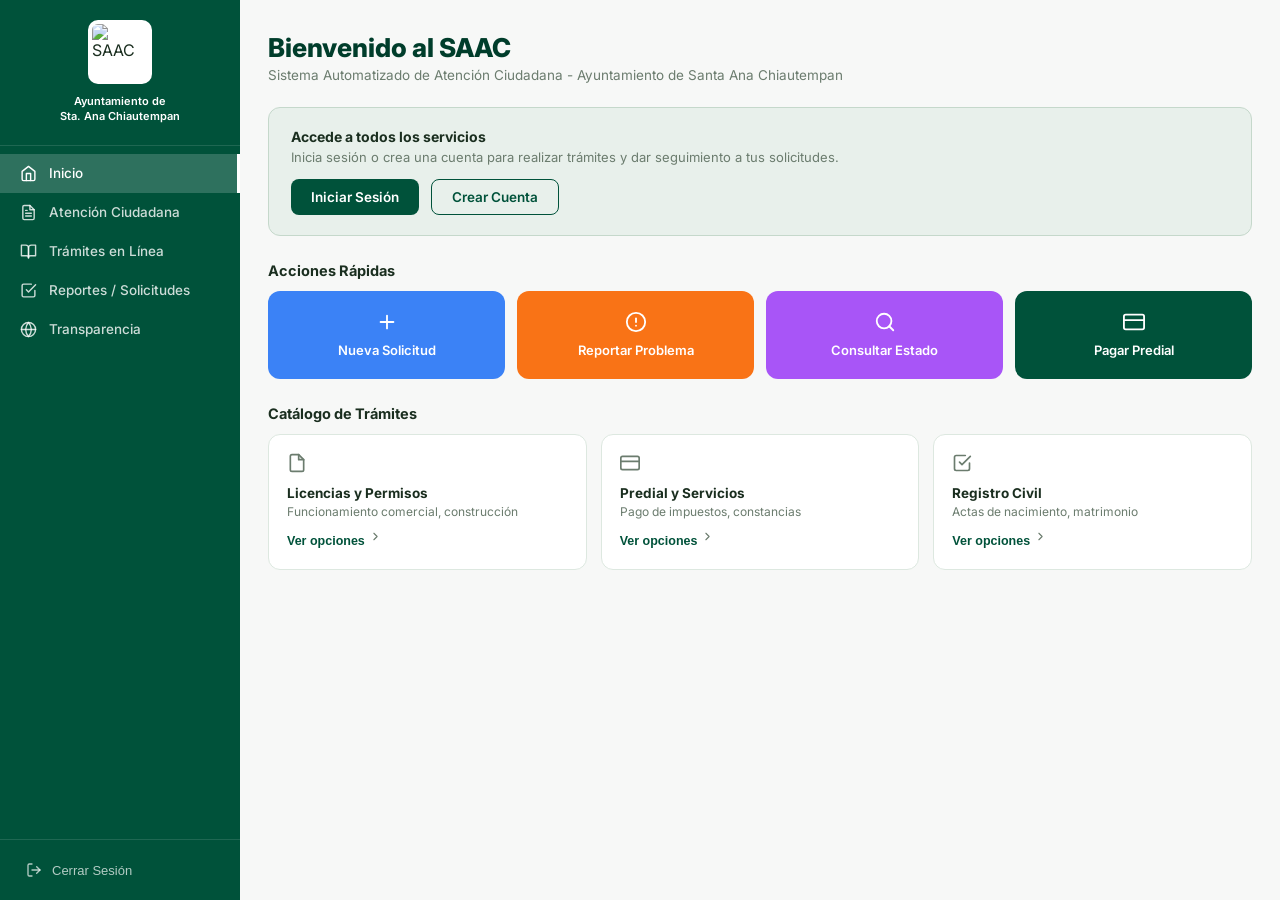
==== index.html @ dcd008fc "Rename sacc.html to index.html" ====
<!DOCTYPE html>
<html lang="es">
<head>
  <meta charset="UTF-8" />
  <meta name="viewport" content="width=device-width, initial-scale=1.0" />
  <title>SAAC – Ayuntamiento de Sta. Ana Chiautempan</title>
  <link href="https://fonts.googleapis.com/css2?family=Inter:wght@300;400;500;600;700;800&display=swap" rel="stylesheet" />
  
  <link rel="stylesheet" href="sacc.css" />
</head>
<body>
<div class="app-wrapper">

  <aside class="sidebar" id="sidebar">
    <div class="sidebar-logo">
      <img src="https://media.base44.com/images/public/user_69dff63a222f3c790309617a/896f03a8c_image.png" alt="SAAC" />
      <span>Ayuntamiento de<br>Sta. Ana Chiautempan</span>
    </div>
    <nav>
      <a class="nav-link active" data-page="dashboard" onclick="navigate('dashboard')">
        <svg xmlns="http://www.w3.org/2000/svg" viewBox="0 0 24 24" fill="none" stroke="currentColor" stroke-width="2" stroke-linecap="round" stroke-linejoin="round"><path d="m3 9 9-7 9 7v11a2 2 0 0 1-2 2H5a2 2 0 0 1-2-2z"/><polyline points="9 22 9 12 15 12 15 22"/></svg>
        Inicio
      </a>
      <a class="nav-link" data-page="nueva-solicitud" onclick="navigate('nueva-solicitud')">
        <svg xmlns="http://www.w3.org/2000/svg" viewBox="0 0 24 24" fill="none" stroke="currentColor" stroke-width="2" stroke-linecap="round" stroke-linejoin="round"><path d="M14 2H6a2 2 0 0 0-2 2v16a2 2 0 0 0 2 2h12a2 2 0 0 0 2-2V8z"/><polyline points="14 2 14 8 20 8"/><line x1="16" y1="13" x2="8" y2="13"/><line x1="16" y1="17" x2="8" y2="17"/><polyline points="10 9 9 9 8 9"/></svg>
        Atención Ciudadana
      </a>
      <a class="nav-link" data-page="catalogo-tramites" onclick="navigate('catalogo-tramites')">
        <svg xmlns="http://www.w3.org/2000/svg" viewBox="0 0 24 24" fill="none" stroke="currentColor" stroke-width="2" stroke-linecap="round" stroke-linejoin="round"><path d="M2 3h6a4 4 0 0 1 4 4v14a3 3 0 0 0-3-3H2z"/><path d="M22 3h-6a4 4 0 0 0-4 4v14a3 3 0 0 1 3-3h7z"/></svg>
        Trámites en Línea
      </a>
      <a class="nav-link" data-page="reportes" onclick="navigate('reportes')">
        <svg xmlns="http://www.w3.org/2000/svg" viewBox="0 0 24 24" fill="none" stroke="currentColor" stroke-width="2" stroke-linecap="round" stroke-linejoin="round"><path d="M9 11l3 3L22 4"/><path d="M21 12v7a2 2 0 0 1-2 2H5a2 2 0 0 1-2-2V5a2 2 0 0 1 2-2h11"/></svg>
        Reportes / Solicitudes
      </a>
      <a class="nav-link" data-page="transparencia" onclick="navigate('transparencia')">
        <svg xmlns="http://www.w3.org/2000/svg" viewBox="0 0 24 24" fill="none" stroke="currentColor" stroke-width="2" stroke-linecap="round" stroke-linejoin="round"><ellipse cx="12" cy="12" rx="10" ry="10"/><line x1="2" y1="12" x2="22" y2="12"/><path d="M12 2a15.3 15.3 0 0 1 4 10 15.3 15.3 0 0 1-4 10 15.3 15.3 0 0 1-4-10 15.3 15.3 0 0 1 4-10z"/></svg>
        Transparencia
      </a>
    </nav>
    <div class="sidebar-footer">
      <button class="logout-btn">
        <svg xmlns="http://www.w3.org/2000/svg" viewBox="0 0 24 24" fill="none" stroke="currentColor" stroke-width="2" stroke-linecap="round" stroke-linejoin="round"><path d="M9 21H5a2 2 0 0 1-2-2V5a2 2 0 0 1 2-2h4"/><polyline points="16 17 21 12 16 7"/><line x1="21" y1="12" x2="9" y2="12"/></svg>
        Cerrar Sesión
      </button>
    </div>
  </aside>

  <button class="menu-toggle" id="menuToggle" onclick="toggleSidebar()">
    <svg xmlns="http://www.w3.org/2000/svg" viewBox="0 0 24 24" fill="none" stroke="currentColor" stroke-width="2" stroke-linecap="round" stroke-linejoin="round"><line x1="3" y1="6" x2="21" y2="6"/><line x1="3" y1="12" x2="21" y2="12"/><line x1="3" y1="18" x2="21" y2="18"/></svg>
  </button>
  <div class="sidebar-overlay" id="sidebarOverlay" onclick="toggleSidebar()"></div>

  <main class="main-content">

    <section id="page-dashboard" class="page active">
      <div class="dash-header">
        <h1>Bienvenido al SAAC</h1>
        <p>Sistema Automatizado de Atención Ciudadana - Ayuntamiento de Santa Ana Chiautempan</p>
      </div>

      <div class="login-banner">
        <h3>Accede a todos los servicios</h3>
        <p>Inicia sesión o crea una cuenta para realizar trámites y dar seguimiento a tus solicitudes.</p>
        <div class="btn-row">
          <button class="btn btn-primary" style="flex:0 0 auto;" onclick="navigate('login')">Iniciar Sesión</button>
          <button class="btn btn-outline" style="flex:0 0 auto;" onclick="navigate('registro')">Crear Cuenta</button>
        </div>
      </div>

      <p class="section-title">Acciones Rápidas</p>
      <div class="quick-grid">
        <button class="quick-card qc-blue" onclick="navigate('nueva-solicitud')">
          <svg xmlns="http://www.w3.org/2000/svg" viewBox="0 0 24 24" fill="none" stroke="currentColor" stroke-width="2" stroke-linecap="round" stroke-linejoin="round"><line x1="12" y1="5" x2="12" y2="19"/><line x1="5" y1="12" x2="19" y2="12"/></svg>
          <span>Nueva Solicitud</span>
        </button>
        <button class="quick-card qc-orange" onclick="navigate('reportar-problema')">
          <svg xmlns="http://www.w3.org/2000/svg" viewBox="0 0 24 24" fill="none" stroke="currentColor" stroke-width="2" stroke-linecap="round" stroke-linejoin="round"><circle cx="12" cy="12" r="10"/><line x1="12" y1="8" x2="12" y2="12"/><line x1="12" y1="16" x2="12.01" y2="16"/></svg>
          <span>Reportar Problema</span>
        </button>
        <button class="quick-card qc-purple" onclick="navigate('consultar-tramite')">
          <svg xmlns="http://www.w3.org/2000/svg" viewBox="0 0 24 24" fill="none" stroke="currentColor" stroke-width="2" stroke-linecap="round" stroke-linejoin="round"><circle cx="11" cy="11" r="8"/><line x1="21" y1="21" x2="16.65" y2="16.65"/></svg>
          <span>Consultar Estado</span>
        </button>
        <button class="quick-card qc-green" onclick="navigate('pago-predial')">
          <svg xmlns="http://www.w3.org/2000/svg" viewBox="0 0 24 24" fill="none" stroke="currentColor" stroke-width="2" stroke-linecap="round" stroke-linejoin="round"><rect x="1" y="4" width="22" height="16" rx="2" ry="2"/><line x1="1" y1="10" x2="23" y2="10"/></svg>
          <span>Pagar Predial</span>
        </button>
      </div>

      <p class="section-title">Catálogo de Trámites</p>
      <div class="catalog-grid">
        <div class="catalog-card">
          <svg xmlns="http://www.w3.org/2000/svg" viewBox="0 0 24 24" fill="none" stroke="currentColor" stroke-width="2" stroke-linecap="round" stroke-linejoin="round"><path d="M14 2H6a2 2 0 0 0-2 2v16a2 2 0 0 0 2 2h12a2 2 0 0 0 2-2V8z"/><polyline points="14 2 14 8 20 8"/></svg>
          <h4>Licencias y Permisos</h4>
          <p>Funcionamiento comercial, construcción</p>
          <button class="catalog-link" onclick="navigate('catalogo-tramites')">Ver opciones <svg xmlns="http://www.w3.org/2000/svg" viewBox="0 0 24 24" fill="none" stroke="currentColor" stroke-width="2" stroke-linecap="round" stroke-linejoin="round"><polyline points="9 18 15 12 9 6"/></svg></button>
        </div>
        <div class="catalog-card">
          <svg xmlns="http://www.w3.org/2000/svg" viewBox="0 0 24 24" fill="none" stroke="currentColor" stroke-width="2" stroke-linecap="round" stroke-linejoin="round"><rect x="1" y="4" width="22" height="16" rx="2" ry="2"/><line x1="1" y1="10" x2="23" y2="10"/></svg>
          <h4>Predial y Servicios</h4>
          <p>Pago de impuestos, constancias</p>
          <button class="catalog-link" onclick="navigate('pago-predial')">Ver opciones <svg xmlns="http://www.w3.org/2000/svg" viewBox="0 0 24 24" fill="none" stroke="currentColor" stroke-width="2" stroke-linecap="round" stroke-linejoin="round"><polyline points="9 18 15 12 9 6"/></svg></button>
        </div>
        <div class="catalog-card">
          <svg xmlns="http://www.w3.org/2000/svg" viewBox="0 0 24 24" fill="none" stroke="currentColor" stroke-width="2" stroke-linecap="round" stroke-linejoin="round"><path d="M9 11l3 3L22 4"/><path d="M21 12v7a2 2 0 0 1-2 2H5a2 2 0 0 1-2-2V5a2 2 0 0 1 2-2h11"/></svg>
          <h4>Registro Civil</h4>
          <p>Actas de nacimiento, matrimonio</p>
          <button class="catalog-link" onclick="navigate('catalogo-tramites')">Ver opciones <svg xmlns="http://www.w3.org/2000/svg" viewBox="0 0 24 24" fill="none" stroke="currentColor" stroke-width="2" stroke-linecap="round" stroke-linejoin="round"><polyline points="9 18 15 12 9 6"/></svg></button>
        </div>
      </div>
    </section>

    <section id="page-login" class="page">
      <button class="back-btn" onclick="navigate('dashboard')">
        <svg xmlns="http://www.w3.org/2000/svg" viewBox="0 0 24 24" fill="none" stroke="currentColor" stroke-width="2" stroke-linecap="round" stroke-linejoin="round"><line x1="19" y1="12" x2="5" y2="12"/><polyline points="12 19 5 12 12 5"/></svg>
        Regresar al Inicio
      </button>
      <div class="card" style="max-width: 400px; margin: 0 auto;">
        <div class="card-header">
          <h2 class="card-title">Iniciar Sesión</h2>
        </div>
        <div class="card-body">
          <form onsubmit="event.preventDefault(); showToast('Iniciando sesión...'); navigate('dashboard');">
            <div class="form-group">
              <label>Correo electrónico</label>
              <input type="email" class="form-control" placeholder="tu@correo.com" required>
            </div>
            <div class="form-group">
              <label>Contraseña</label>
              <input type="password" class="form-control" placeholder="******" required>
            </div>
            <button type="submit" class="btn btn-primary btn-full">Ingresar</button>
          </form>
          <p style="text-align:center; margin-top:15px; font-size:13px;">
            ¿No tienes cuenta? <a href="#" onclick="navigate('registro')" style="color:var(--primary); font-weight:bold;">Regístrate aquí</a>
          </p>
        </div>
      </div>
    </section>

    <section id="page-registro" class="page">
      <button class="back-btn" onclick="navigate('dashboard')">
        <svg xmlns="http://www.w3.org/2000/svg" viewBox="0 0 24 24" fill="none" stroke="currentColor" stroke-width="2" stroke-linecap="round" stroke-linejoin="round"><line x1="19" y1="12" x2="5" y2="12"/><polyline points="12 19 5 12 12 5"/></svg>
        Regresar al Inicio
      </button>
      <div class="card" style="max-width: 500px; margin: 0 auto;">
        <div class="card-header">
          <h2 class="card-title">Crear una Cuenta</h2>
        </div>
        <div class="card-body">
          <form onsubmit="event.preventDefault(); showToast('Cuenta creada exitosamente'); navigate('login');">
            <div class="form-group">
              <label>Nombre completo</label>
              <input type="text" class="form-control" required>
            </div>
            <div class="form-group">
              <label>CURP</label>
              <input type="text" class="form-control" required>
            </div>
            <div class="form-group">
              <label>Correo electrónico</label>
              <input type="email" class="form-control" required>
            </div>
            <div class="form-group">
              <label>Contraseña</label>
              <input type="password" class="form-control" required>
            </div>
            <button type="submit" class="btn btn-primary btn-full">Registrarme</button>
          </form>
        </div>
      </div>
    </section>

    <section id="page-nueva-solicitud" class="page">
      <button class="back-btn" onclick="navigate('dashboard')">
        <svg xmlns="http://www.w3.org/2000/svg" viewBox="0 0 24 24" fill="none" stroke="currentColor" stroke-width="2" stroke-linecap="round" stroke-linejoin="round"><line x1="19" y1="12" x2="5" y2="12"/><polyline points="12 19 5 12 12 5"/></svg>
        Regresar al Inicio
      </button>
      <div class="card">
        <div class="card-header">
          <div class="card-title-row">
            <div class="icon-box" style="background:rgba(0,82,58,0.1)">
              <svg xmlns="http://www.w3.org/2000/svg" viewBox="0 0 24 24" fill="none" stroke="#00523a" stroke-width="2" stroke-linecap="round" stroke-linejoin="round"><path d="M14 2H6a2 2 0 0 0-2 2v16a2 2 0 0 0 2 2h12a2 2 0 0 0 2-2V8z"/><polyline points="14 2 14 8 20 8"/><line x1="16" y1="13" x2="8" y2="13"/><line x1="16" y1="17" x2="8" y2="17"/></svg>
            </div>
            <h2 class="card-title">Registrar nueva solicitud</h2>
          </div>
        </div>
        <div class="card-body">
          <form id="form-nueva-solicitud" onsubmit="submitNuevaSolicitud(event)">
            <div class="form-group">
              <label for="solicitud_nombre_ciudadano">Nombre del ciudadano</label>
              <input type="text" id="solicitud_nombre_ciudadano" name="solicitud_nombre_ciudadano" class="form-control" placeholder="Ingresa tu nombre completo" required />
            </div>
            <div class="form-group">
              <label for="solicitud_consulta">Consulta</label>
              <textarea id="solicitud_consulta" name="solicitud_consulta" class="form-control" placeholder="Describe tu consulta o solicitud..." required></textarea>
            </div>
            <div class="form-group">
              <label for="solicitud_tipo_solicitud">Tipo de solicitud</label>
              <select id="solicitud_tipo_solicitud" name="solicitud_tipo_solicitud" class="form-control" required>
                <option value="" disabled selected>Selecciona el tipo</option>
                <option value="Reporte">Reporte</option>
                <option value="Tramite">Trámite</option>
                <option value="Consulta">Consulta</option>
                <option value="Queja">Queja</option>
              </select>
            </div>
            <div class="form-group">
              <label>Adjuntar Foto o Documento</label>
              <div class="file-drop" onclick="document.getElementById('solicitud_archivo').click()">
                <input type="file" id="solicitud_archivo" name="solicitud_archivo" accept="image/*,.pdf,.doc,.docx" onchange="updateFileName(this,'file-label-solicitud')" />
                <svg xmlns="http://www.w3.org/2000/svg" viewBox="0 0 24 24" fill="none" stroke="currentColor" stroke-width="2" stroke-linecap="round" stroke-linejoin="round"><polyline points="16 16 12 12 8 16"/><line x1="12" y1="12" x2="12" y2="21"/><path d="M20.39 18.39A5 5 0 0 0 18 9h-1.26A8 8 0 1 0 3 16.3"/></svg>
                <p id="file-label-solicitud">Haz clic para seleccionar un archivo</p>
              </div>
            </div>
            <div class="btn-row">
              <button type="submit" id="btn-solicitud" class="btn btn-primary">Enviar Solicitud</button>
              <button type="button" class="btn btn-outline" onclick="navigate('dashboard')">Regresar al Inicio</button>
            </div>
          </form>
        </div>
      </div>
    </section>

    <section id="page-reportar-problema" class="page">
      <button class="back-btn" onclick="navigate('dashboard')">
        <svg xmlns="http://www.w3.org/2000/svg" viewBox="0 0 24 24" fill="none" stroke="currentColor" stroke-width="2" stroke-linecap="round" stroke-linejoin="round"><line x1="19" y1="12" x2="5" y2="12"/><polyline points="12 19 5 12 12 5"/></svg>
        Regresar al Inicio
      </button>
      <div class="card">
        <div class="card-header">
          <div class="card-title-row">
            <div class="icon-box" style="background:#fef2f2">
              <svg xmlns="http://www.w3.org/2000/svg" viewBox="0 0 24 24" fill="none" stroke="#dc2626" stroke-width="2" stroke-linecap="round" stroke-linejoin="round"><path d="M10.29 3.86L1.82 18a2 2 0 0 0 1.71 3h16.94a2 2 0 0 0 1.71-3L13.71 3.86a2 2 0 0 0-3.42 0z"/><line x1="12" y1="9" x2="12" y2="13"/><line x1="12" y1="17" x2="12.01" y2="17"/></svg>
            </div>
            <h2 class="card-title">Reportar problema en la comunidad</h2>
          </div>
        </div>
        <div class="card-body">
          <form id="form-reporte" onsubmit="submitReporte(event)">
            <div class="section-block">
              <h3>Datos de contacto</h3>
              <div class="form-grid-2">
                <div class="form-group" style="margin-bottom:0">
                  <label for="reporte_nombre_contacto">Nombre</label>
                  <input type="text" id="reporte_nombre_contacto" name="reporte_nombre_contacto" class="form-control" placeholder="Tu nombre" required />
                </div>
                <div class="form-group" style="margin-bottom:0">
                  <label for="reporte_telefono">Teléfono</label>
                  <input type="tel" id="reporte_telefono" name="reporte_telefono" class="form-control" placeholder="Teléfono de contacto" />
                </div>
                <div class="form-group col-span-2" style="margin-bottom:0">
                  <label for="reporte_email">Correo electrónico</label>
                  <input type="email" id="reporte_email" name="reporte_email" class="form-control" placeholder="correo@ejemplo.com" />
                </div>
              </div>
            </div>
            <div class="form-group">
              <label for="reporte_descripcion">Descripción detallada del problema</label>
              <textarea id="reporte_descripcion" name="reporte_descripcion" class="form-control" placeholder="Describe el problema que deseas reportar..." required></textarea>
            </div>
            <div class="form-group">
              <label>Evidencia fotográfica (opcional)</label>
              <div class="file-drop" onclick="document.getElementById('reporte_evidencia').click()">
                <input type="file" id="reporte_evidencia" name="reporte_evidencia" accept="image/*" onchange="updateFileName(this,'file-label-reporte')" />
                <svg xmlns="http://www.w3.org/2000/svg" viewBox="0 0 24 24" fill="none" stroke="currentColor" stroke-width="2" stroke-linecap="round" stroke-linejoin="round"><polyline points="16 16 12 12 8 16"/><line x1="12" y1="12" x2="12" y2="21"/><path d="M20.39 18.39A5 5 0 0 0 18 9h-1.26A8 8 0 1 0 3 16.3"/></svg>
                <p id="file-label-reporte">Sube una foto como evidencia</p>
              </div>
            </div>
            <button type="submit" id="btn-reporte" class="btn btn-primary btn-full">Enviar Reporte</button>
          </form>
        </div>
      </div>
    </section>

    <section id="page-consultar-tramite" class="page">
      <button class="back-btn" onclick="navigate('dashboard')">
        <svg xmlns="http://www.w3.org/2000/svg" viewBox="0 0 24 24" fill="none" stroke="currentColor" stroke-width="2" stroke-linecap="round" stroke-linejoin="round"><line x1="19" y1="12" x2="5" y2="12"/><polyline points="12 19 5 12 12 5"/></svg>
        Regresar al Inicio
      </button>
      <div class="card">
        <div class="card-header">
          <div class="card-title-row">
            <div class="icon-box" style="background:#fef3c7">
              <svg xmlns="http://www.w3.org/2000/svg" viewBox="0 0 24 24" fill="none" stroke="#d97706" stroke-width="2" stroke-linecap="round" stroke-linejoin="round"><circle cx="11" cy="11" r="8"/><line x1="21" y1="21" x2="16.65" y2="16.65"/></svg>
            </div>
            <h2 class="card-title">Consultar estado de trámite</h2>
          </div>
        </div>
        <div class="card-body">
          <div style="display:flex;gap:12px;align-items:flex-end;flex-wrap:wrap;margin-bottom:20px">
            <div class="form-group" style="flex:1;min-width:200px;margin-bottom:0">
              <label for="consulta_folio">Número de Folio</label>
              <input type="text" id="consulta_folio" name="consulta_folio" class="form-control" placeholder="Ej: 123456" onkeydown="if(event.key==='Enter') buscarFolio()" />
            </div>
            <button class="btn btn-primary" onclick="buscarFolio()">Buscar</button>
          </div>
          <div id="consulta-resultado"></div>
        </div>
      </div>
    </section>

    <section id="page-catalogo-tramites" class="page">
      <button class="back-btn" onclick="navigate('dashboard')">
        <svg xmlns="http://www.w3.org/2000/svg" viewBox="0 0 24 24" fill="none" stroke="currentColor" stroke-width="2" stroke-linecap="round" stroke-linejoin="round"><line x1="19" y1="12" x2="5" y2="12"/><polyline points="12 19 5 12 12 5"/></svg>
        Regresar al Inicio
      </button>
      <div class="card">
        <div class="card-header">
          <div class="card-title-row">
            <div class="icon-box" style="background:#eff6ff">
              <svg xmlns="http://www.w3.org/2000/svg" viewBox="0 0 24 24" fill="none" stroke="#3b82f6" stroke-width="2" stroke-linecap="round" stroke-linejoin="round"><path d="M2 3h6a4 4 0 0 1 4 4v14a3 3 0 0 0-3-3H2z"/><path d="M22 3h-6a4 4 0 0 0-4 4v14a3 3 0 0 1 3-3h7z"/></svg>
            </div>
            <h2 class="card-title">Catálogo de trámites en línea</h2>
          </div>
        </div>
        <div class="card-body">
          <div class="tramite-list-view" id="tramite-list-view">
            <div class="search-bar">
              <svg xmlns="http://www.w3.org/2000/svg" viewBox="0 0 24 24" fill="none" stroke="currentColor" stroke-width="2" stroke-linecap="round" stroke-linejoin="round"><circle cx="11" cy="11" r="8"/><line x1="21" y1="21" x2="16.65" y2="16.65"/></svg>
              <input type="text" class="form-control" placeholder="Buscar trámite..." oninput="filterTramites(this.value)" />
            </div>
            <div class="tramite-grid" id="tramite-grid"></div>
          </div>
          <div class="tramite-detail" id="tramite-detail">
            <button class="back-btn" style="margin-bottom:16px" onclick="closeTramiteDetail()">
              <svg xmlns="http://www.w3.org/2000/svg" viewBox="0 0 24 24" fill="none" stroke="currentColor" stroke-width="2" stroke-linecap="round" stroke-linejoin="round"><line x1="19" y1="12" x2="5" y2="12"/><polyline points="12 19 5 12 12 5"/></svg>
              Regresar al Catálogo
            </button>
            <div id="tramite-detail-content"></div>
          </div>
        </div>
      </div>
    </section>

    <section id="page-pago-predial" class="page">
      <button class="back-btn" onclick="navigate('dashboard')">
        <svg xmlns="http://www.w3.org/2000/svg" viewBox="0 0 24 24" fill="none" stroke="currentColor" stroke-width="2" stroke-linecap="round" stroke-linejoin="round"><line x1="19" y1="12" x2="5" y2="12"/><polyline points="12 19 5 12 12 5"/></svg>
        Regresar al Inicio
      </button>
      <div class="card">
        <div class="card-header">
          <div class="card-title-row">
            <div class="icon-box" style="background:#f5f3ff">
              <svg xmlns="http://www.w3.org/2000/svg" viewBox="0 0 24 24" fill="none" stroke="#7c3aed" stroke-width="2" stroke-linecap="round" stroke-linejoin="round"><rect x="1" y="4" width="22" height="16" rx="2" ry="2"/><line x1="1" y1="10" x2="23" y2="10"/></svg>
            </div>
            <h2 class="card-title">Trámites en línea - Pago Predial</h2>
          </div>
        </div>
        <div class="card-body">
          <div id="predial-step1">
            <div class="form-group">
              <label for="predial_numero_cuenta">Número de cuenta predial</label>
              <input type="text" id="predial_numero_cuenta" name="predial_numero_cuenta" class="form-control" placeholder="Ingresa tu número de cuenta" onkeydown="if(event.key==='Enter') buscarPredial()" />
            </div>
            <button class="btn btn-primary" onclick="buscarPredial()">Buscar</button>
          </div>
          <div id="predial-step2" style="display:none">
            <div class="predial-result-box" style="margin-bottom:20px">
              <h3>
                <svg xmlns="http://www.w3.org/2000/svg" viewBox="0 0 24 24" fill="none" stroke="currentColor" stroke-width="2" stroke-linecap="round" stroke-linejoin="round"><path d="M3 9l9-7 9 7v11a2 2 0 0 1-2 2H5a2 2 0 0 1-2-2z"/><polyline points="9 22 9 12 15 12 15 22"/></svg>
                Predial
              </h3>
              <div class="info-grid">
                <div class="info-item">
                  <p>Cuenta</p>
                  <p id="predial-cuenta-display">—</p>
                </div>
                <div class="info-item">
                  <p>Impuesto</p>
                  <p id="predial-impuesto-display">—</p>
                </div>
              </div>
              <div>
                <p style="font-size:12px;color:var(--muted);margin-bottom:4px">Monto a Pagar</p>
                <div class="amount-big">$<span id="predial-monto-display">—</span></div>
              </div>
            </div>
            <div class="form-group">
              <label style="font-size:15px;font-weight:700;margin-bottom:12px;display:block">Pago Online:</label>
              <div class="radio-option">
                <input type="radio" id="predial_metodo_tarjeta" name="predial_metodo_pago" value="Tarjeta de Crédito" checked />
                <label for="predial_metodo_tarjeta">
                  <svg xmlns="http://www.w3.org/2000/svg" viewBox="0 0 24 24" fill="none" stroke="currentColor" stroke-width="2" stroke-linecap="round" stroke-linejoin="round"><rect x="1" y="4" width="22" height="16" rx="2" ry="2"/><line x1="1" y1="10" x2="23" y2="10"/></svg>
                  Tarjeta de Crédito
                </label>
              </div>
              <div class="radio-option">
                <input type="radio" id="predial_metodo_transferencia" name="predial_metodo_pago" value="Transferencia Bancaria" />
                <label for="predial_metodo_transferencia">
                  <svg xmlns="http://www.w3.org/2000/svg" viewBox="0 0 24 24" fill="none" stroke="currentColor" stroke-width="2" stroke-linecap="round" stroke-linejoin="round"><path d="M3 9l9-7 9 7v11a2 2 0 0 1-2 2H5a2 2 0 0 1-2-2z"/></svg>
                  Transferencia Bancaria
                </label>
              </div>
            </div>
            <div class="btn-row">
              <button class="btn btn-primary" onclick="procesarPago()">Realizar Pago</button>
              <button class="btn btn-outline" onclick="resetPredial()">Cambiar cuenta</button>
            </div>
          </div>
        </div>
      </div>
    </section>

    <section id="page-reportes" class="page">
      <button class="back-btn" onclick="navigate('dashboard')">
        <svg xmlns="http://www.w3.org/2000/svg" viewBox="0 0 24 24" fill="none" stroke="currentColor" stroke-width="2" stroke-linecap="round" stroke-linejoin="round"><line x1="19" y1="12" x2="5" y2="12"/><polyline points="12 19 5 12 12 5"/></svg>
        Regresar al Inicio
      </button>
      <div class="card">
        <div class="card-header">
          <div class="card-title-row">
            <div class="icon-box" style="background:#f0fdfa">
              <svg xmlns="http://www.w3.org/2000/svg" viewBox="0 0 24 24" fill="none" stroke="#0d9488" stroke-width="2" stroke-linecap="round" stroke-linejoin="round"><path d="M9 11l3 3L22 4"/><path d="M21 12v7a2 2 0 0 1-2 2H5a2 2 0 0 1-2-2V5a2 2 0 0 1 2-2h11"/></svg>
            </div>
            <h2 class="card-title">Reportes y Solicitudes - Seguimiento</h2>
          </div>
        </div>
        <div class="card-body">
          <div class="table-wrap">
            <table id="reportes-table">
              <thead>
                <tr>
                  <th>Folio</th>
                  <th>Tipo</th>
                  <th>Estado</th>
                  <th>Fecha de Creación</th>
                  <th>Fecha de Atención</th>
                </tr>
              </thead>
              <tbody id="reportes-tbody">
                <tr>
                  <td style="font-family:monospace;font-weight:600">123456</td>
                  <td>Trámite</td>
                  <td><span class="badge badge-done">Completada</span></td>
                  <td>01/07/25</td>
                  <td>03/07/25</td>
                </tr>
                <tr>
                  <td style="font-family:monospace;font-weight:600">654321</td>
                  <td>Reporte</td>
                  <td><span class="badge badge-process">En proceso</span></td>
                  <td>01/07/25</td>
                  <td>—</td>
                </tr>
                <tr>
                  <td style="font-family:monospace;font-weight:600">789012</td>
                  <td>Consulta</td>
                  <td><span class="badge badge-pending">Pendiente</span></td>
                  <td>02/07/25</td>
                  <td>Pendiente</td>
                </tr>
                <tr>
                  <td style="font-family:monospace;font-weight:600">345678</td>
                  <td>Trámite</td>
                  <td><span class="badge badge-pending">Pendiente</span></td>
                  <td>03/07/25</td>
                  <td>Pendiente</td>
                </tr>
                <tr>
                  <td style="font-family:monospace;font-weight:600">901234</td>
                  <td>Queja</td>
                  <td><span class="badge badge-process">En proceso</span></td>
                  <td>04/07/25</td>
                  <td>04/07/25</td>
                </tr>
              </tbody>
            </table>
          </div>
        </div>
      </div>
    </section>

    <section id="page-transparencia" class="page">
      <button class="back-btn" onclick="navigate('dashboard')">
        <svg xmlns="http://www.w3.org/2000/svg" viewBox="0 0 24 24" fill="none" stroke="currentColor" stroke-width="2" stroke-linecap="round" stroke-linejoin="round"><line x1="19" y1="12" x2="5" y2="12"/><polyline points="12 19 5 12 12 5"/></svg>
        Regresar al Inicio
      </button>
      <div class="card">
        <div class="card-header">
          <div class="card-title-row">
            <div class="icon-box" style="background:#f3f6f4">
              <svg xmlns="http://www.w3.org/2000/svg" viewBox="0 0 24 24" fill="none" stroke="#1a2e1f" stroke-width="2" stroke-linecap="round" stroke-linejoin="round"><ellipse cx="12" cy="12" rx="10" ry="10"/><line x1="2" y1="12" x2="22" y2="12"/><path d="M12 2a15.3 15.3 0 0 1 4 10 15.3 15.3 0 0 1-4 10 15.3 15.3 0 0 1-4-10 15.3 15.3 0 0 1 4-10z"/></svg>
            </div>
            <h2 class="card-title">Transparencia</h2>
          </div>
        </div>
        <div class="card-body">
          <div class="tabs-bar">
            <button class="tab-btn active" onclick="switchTab('datos')">
              <svg xmlns="http://www.w3.org/2000/svg" viewBox="0 0 24 24" fill="none" stroke="currentColor" stroke-width="2" stroke-linecap="round" stroke-linejoin="round"><ellipse cx="12" cy="5" rx="9" ry="3"/><path d="M21 12c0 1.66-4 3-9 3s-9-1.34-9-3"/><path d="M3 5v14c0 1.66 4 3 9 3s9-1.34 9-3V5"/></svg>
              Datos Abiertos
            </button>
            <button class="tab-btn" onclick="switchTab('informes')">
              <svg xmlns="http://www.w3.org/2000/svg" viewBox="0 0 24 24" fill="none" stroke="currentColor" stroke-width="2" stroke-linecap="round" stroke-linejoin="round"><line x1="18" y1="20" x2="18" y2="10"/><line x1="12" y1="20" x2="12" y2="4"/><line x1="6" y1="20" x2="6" y2="14"/></svg>
              Informes Financieros
            </button>
            <button class="tab-btn" onclick="switchTab('estructura')">
              <svg xmlns="http://www.w3.org/2000/svg" viewBox="0 0 24 24" fill="none" stroke="currentColor" stroke-width="2" stroke-linecap="round" stroke-linejoin="round"><path d="M2 3h6a4 4 0 0 1 4 4v14a3 3 0 0 0-3-3H2z"/><path d="M22 3h-6a4 4 0 0 0-4 4v14a3 3 0 0 1 3-3h7z"/></svg>
              Estructura Orgánica
            </button>
            <button class="tab-btn" onclick="switchTab('normativo')">
              <svg xmlns="http://www.w3.org/2000/svg" viewBox="0 0 24 24" fill="none" stroke="currentColor" stroke-width="2" stroke-linecap="round" stroke-linejoin="round"><path d="M3 6h18M3 12h18M3 18h18"/></svg>
              Marco Normativo
            </button>
          </div>

          <div id="tab-datos" class="tab-panel active">
            <h3 style="font-size:15px;font-weight:700;margin-bottom:14px">Transparencia - Datos Abiertos</h3>
            <div class="table-wrap">
              <table>
                <thead><tr><th>Descripción</th><th>Formato</th><th style="text-align:right">Descargar</th></tr></thead>
                <tbody>
                  <tr><td>Datos abiertos CSV</td><td><span class="badge badge-secondary">CSV</span></td><td style="text-align:right"><button class="btn btn-outline" style="padding:5px 12px;font-size:12px">↓</button></td></tr>
                  <tr><td>Datasets Financieros CSV</td><td><span class="badge badge-secondary">CSV</span></td><td style="text-align:right"><button class="btn btn-outline" style="padding:5px 12px;font-size:12px">↓</button></td></tr>
                  <tr><td>Datos Formatos</td><td><span class="badge badge-secondary">CSV</span></td><td style="text-align:right"><button class="btn btn-outline" style="padding:5px 12px;font-size:12px">↓</button></td></tr>
                  <tr><td>Datasets Formatos CSV</td><td><span class="badge badge-secondary">CSV</span></td><td style="text-align:right"><button class="btn btn-outline" style="padding:5px 12px;font-size:12px">↓</button></td></tr>
                </tbody>
              </table>
            </div>
          </div>

          <div id="tab-informes" class="tab-panel">
            <h3 style="font-size:15px;font-weight:700;margin-bottom:14px">Informes Financieros</h3>
            <div class="table-wrap">
              <table>
                <thead><tr><th>Nombre</th><th>Tipo</th><th>Fecha</th><th style="text-align:right">Descargar</th></tr></thead>
                <tbody>
                  <tr><td>Informe Trimestral Q1 2025</td><td><span class="badge badge-secondary">PDF</span></td><td>Marzo 2025</td><td style="text-align:right"><button class="btn btn-outline" style="padding:5px 12px;font-size:12px">↓</button></td></tr>
                  <tr><td>Informe Trimestral Q4 2024</td><td><span class="badge badge-secondary">PDF</span></td><td>Diciembre 2024</td><td style="text-align:right"><button class="btn btn-outline" style="padding:5px 12px;font-size:12px">↓</button></td></tr>
                  <tr><td>Cuenta Pública 2024</td><td><span class="badge badge-secondary">PDF</span></td><td>Enero 2025</td><td style="text-align:right"><button class="btn btn-outline" style="padding:5px 12px;font-size:12px">↓</button></td></tr>
                  <tr><td>Presupuesto de Egresos 2025</td><td><span class="badge badge-secondary">PDF</span></td><td>Enero 2025</td><td style="text-align:right"><button class="btn btn-outline" style="padding:5px 12px;font-size:12px">↓</button></td></tr>
                </tbody>
              </table>
            </div>
          </div>

          <div id="tab-estructura" class="tab-panel">
            <h3 style="font-size:15px;font-weight:700;margin-bottom:14px">Estructura Orgánica</h3>
            <div class="org-chart">
              <div class="org-top">Presidencia Municipal</div>
              <div class="org-mid">
                <div class="org-mid-item">Secretaría del Ayuntamiento</div>
                <div class="org-mid-item">Tesorería Municipal</div>
                <div class="org-mid-item">Dirección de Obras Públicas</div>
              </div>
              <div class="org-bottom">
                <div class="org-bottom-item">Desarrollo Social</div>
                <div class="org-bottom-item">Seguridad Pública</div>
                <div class="org-bottom-item">Desarrollo Urbano</div>
                <div class="org-bottom-item">Protección Civil</div>
                <div class="org-bottom-item">Registro Civil</div>
                <div class="org-bottom-item">DIF Municipal</div>
                <div class="org-bottom-item">Cultura y Turismo</div>
                <div class="org-bottom-item">Ecología</div>
              </div>
            </div>
          </div>

          <div id="tab-normativo" class="tab-panel">
            <h3 style="font-size:15px;font-weight:700;margin-bottom:14px">Marco Normativo</h3>
            <div class="norm-item"><div class="norm-item-left"><svg xmlns="http://www.w3.org/2000/svg" viewBox="0 0 24 24" fill="none" stroke="currentColor" stroke-width="2" stroke-linecap="round" stroke-linejoin="round"><path d="M3 6h18M3 12h18M3 18h18"/></svg>Constitución Política del Estado Libre y Soberano de Tlaxcala</div><button class="btn btn-outline" style="padding:5px 12px;font-size:12px">↓</button></div>
            <div class="norm-item"><div class="norm-item-left"><svg xmlns="http://www.w3.org/2000/svg" viewBox="0 0 24 24" fill="none" stroke="currentColor" stroke-width="2" stroke-linecap="round" stroke-linejoin="round"><path d="M3 6h18M3 12h18M3 18h18"/></svg>Ley Municipal del Estado de Tlaxcala</div><button class="btn btn-outline" style="padding:5px 12px;font-size:12px">↓</button></div>
            <div class="norm-item"><div class="norm-item-left"><svg xmlns="http://www.w3.org/2000/svg" viewBox="0 0 24 24" fill="none" stroke="currentColor" stroke-width="2" stroke-linecap="round" stroke-linejoin="round"><path d="M3 6h18M3 12h18M3 18h18"/></svg>Bando de Policía y Gobierno Municipal</div><button class="btn btn-outline" style="padding:5px 12px;font-size:12px">↓</button></div>
            <div class="norm-item"><div class="norm-item-left"><svg xmlns="http://www.w3.org/2000/svg" viewBox="0 0 24 24" fill="none" stroke="currentColor" stroke-width="2" stroke-linecap="round" stroke-linejoin="round"><path d="M3 6h18M3 12h18M3 18h18"/></svg>Reglamento Interior del Ayuntamiento</div><button class="btn btn-outline" style="padding:5px 12px;font-size:12px">↓</button></div>
            <div class="norm-item"><div class="norm-item-left"><svg xmlns="http://www.w3.org/2000/svg" viewBox="0 0 24 24" fill="none" stroke="currentColor" stroke-width="2" stroke-linecap="round" stroke-linejoin="round"><path d="M3 6h18M3 12h18M3 18h18"/></svg>Ley de Transparencia y Acceso a la Información Pública</div><button class="btn btn-outline" style="padding:5px 12px;font-size:12px">↓</button></div>
          </div>
        </div>
      </div>
    </section>

  </main>
</div>

<div id="toast-container"></div>

<script>
  /* ---- Tramites data ---- */
  const tramitesData = [
    { id: 1, nombre: "Licencias y Permisos", categoria: "Permisos", icon: "file", requisitos: ["Identificación oficial vigente","Comprobante de domicilio","Acta constitutiva (personas morales)","Pago de derechos"], costo: "Variable según tipo de licencia" },
    { id: 2, nombre: "Predial y Servicios", categoria: "Pagos", icon: "credit", requisitos: ["Número de cuenta predial","Identificación oficial","Último recibo de pago"], costo: "Según avalúo catastral" },
    { id: 3, nombre: "Registro Civil", categoria: "Civil", icon: "users", requisitos: ["Identificación oficial","CURP","Comprobante de domicilio","Documentos específicos según trámite"], costo: "$150 - $500 MXN" },
    { id: 4, nombre: "Desarrollo Urbano", categoria: "Urbano", icon: "building", requisitos: ["Escritura de propiedad","Identificación oficial","Planos del terreno","Pago de derechos"], costo: "Variable" },
    { id: 5, nombre: "Protección Civil", categoria: "Seguridad", icon: "shield", requisitos: ["Solicitud por escrito","Croquis del establecimiento","Licencia de funcionamiento","Programa interno de protección civil"], costo: "$500 - $2,000 MXN" },
  ];

  const tramiteIcons = {
    file: `<svg xmlns="http://www.w3.org/2000/svg" viewBox="0 0 24 24" fill="none" stroke="currentColor" stroke-width="2" stroke-linecap="round" stroke-linejoin="round"><path d="M14 2H6a2 2 0 0 0-2 2v16a2 2 0 0 0 2 2h12a2 2 0 0 0 2-2V8z"/><polyline points="14 2 14 8 20 8"/></svg>`,
    credit: `<svg xmlns="http://www.w3.org/2000/svg" viewBox="0 0 24 24" fill="none" stroke="currentColor" stroke-width="2" stroke-linecap="round" stroke-linejoin="round"><rect x="1" y="4" width="22" height="16" rx="2" ry="2"/><line x1="1" y1="10" x2="23" y2="10"/></svg>`,
    users: `<svg xmlns="http://www.w3.org/2000/svg" viewBox="0 0 24 24" fill="none" stroke="currentColor" stroke-width="2" stroke-linecap="round" stroke-linejoin="round"><path d="M17 21v-2a4 4 0 0 0-4-4H5a4 4 0 0 0-4 4v2"/><circle cx="9" cy="7" r="4"/><path d="M23 21v-2a4 4 0 0 0-3-3.87"/><path d="M16 3.13a4 4 0 0 1 0 7.75"/></svg>`,
    building: `<svg xmlns="http://www.w3.org/2000/svg" viewBox="0 0 24 24" fill="none" stroke="currentColor" stroke-width="2" stroke-linecap="round" stroke-linejoin="round"><rect x="4" y="2" width="16" height="20" rx="2"/><path d="M9 22v-4h6v4"/><path d="M8 6h.01M16 6h.01M12 6h.01M12 10h.01M8 10h.01M16 10h.01M12 14h.01M8 14h.01M16 14h.01"/></svg>`,
    shield: `<svg xmlns="http://www.w3.org/2000/svg" viewBox="0 0 24 24" fill="none" stroke="currentColor" stroke-width="2" stroke-linecap="round" stroke-linejoin="round"><path d="M12 22s8-4 8-10V5l-8-3-8 3v7c0 6 8 10 8 10z"/></svg>`,
  };

  /* ---- Navigation ---- */
  function navigate(pageId) {
    document.querySelectorAll('.page').forEach(p => p.classList.remove('active'));
    document.querySelectorAll('.nav-link').forEach(l => l.classList.remove('active'));
    const page = document.getElementById('page-' + pageId);
    if (page) page.classList.add('active');
    const link = document.querySelector(`.nav-link[data-page="${pageId}"]`);
    if (link) link.classList.add('active');
    // Close sidebar on mobile
    document.getElementById('sidebar').classList.remove('open');
    document.getElementById('sidebarOverlay').classList.remove('visible');
    // Init page
    if (pageId === 'catalogo-tramites') renderTramites(tramitesData);
    window.scrollTo(0, 0);
  }

  /* ---- Sidebar mobile ---- */
  function toggleSidebar() {
    const s = document.getElementById('sidebar');
    const o = document.getElementById('sidebarOverlay');
    s.classList.toggle('open');
    o.classList.toggle('visible');
  }

  /* ---- Toast ---- */
  function showToast(msg, isError = false) {
    const c = document.getElementById('toast-container');
    const t = document.createElement('div');
    t.className = 'toast' + (isError ? ' error' : '');
    t.textContent = msg;
    c.appendChild(t);
    setTimeout(() => t.remove(), 3500);
  }

  /* ---- File name display ---- */
  function updateFileName(input, labelId) {
    const label = document.getElementById(labelId);
    if (input.files && input.files[0]) {
      label.textContent = input.files[0].name;
      label.classList.add('file-name');
    }
  }

  /* ---- Nueva Solicitud ---- */
  function submitNuevaSolicitud(e) {
    e.preventDefault();
    const btn = document.getElementById('btn-solicitud');
    btn.disabled = true; btn.textContent = 'Enviando...';
    const folio = String(Math.floor(100000 + Math.random() * 900000));
    setTimeout(() => {
      showToast('Solicitud enviada. Tu folio es: ' + folio);
      e.target.reset();
      document.getElementById('file-label-solicitud').textContent = 'Haz clic para seleccionar un archivo';
      btn.disabled = false; btn.textContent = 'Enviar Solicitud';
      navigate('dashboard');
    }, 800);
  }

  /* ---- Reportar Problema ---- */
  function submitReporte(e) {
    e.preventDefault();
    const btn = document.getElementById('btn-reporte');
    btn.disabled = true; btn.textContent = 'Enviando...';
    const folio = 'REP-' + String(Math.floor(100000 + Math.random() * 900000));
    setTimeout(() => {
      showToast('Reporte enviado exitosamente. Folio: ' + folio);
      e.target.reset();
      document.getElementById('file-label-reporte').textContent = 'Sube una foto como evidencia';
      btn.disabled = false; btn.textContent = 'Enviar Reporte';
      navigate('dashboard');
    }, 800);
  }

  /* ---- Consultar Trámite ---- */
  function buscarFolio() {
    const folio = document.getElementById('consulta_folio').value.trim();
    if (!folio) { showToast('Ingresa un folio para buscar', true); return; }
    const el = document.getElementById('consulta-resultado');
    el.innerHTML = '<p style="color:var(--muted);font-size:13px;padding:10px 0">Buscando...</p>';
    setTimeout(() => {
      const mockData = {
        '123456': { folio:'123456', tipo:'Trámite', fecha:'01/07/25', estado:'Completada' },
        '654321': { folio:'654321', tipo:'Reporte', fecha:'01/07/25', estado:'En proceso' },
        '789012': { folio:'789012', tipo:'Consulta', fecha:'02/07/25', estado:'Pendiente' },
      };
      const result = mockData[folio];
      if (!result) {
        el.innerHTML = `<div class="no-results"><svg xmlns="http://www.w3.org/2000/svg" viewBox="0 0 24 24" fill="none" stroke="currentColor" stroke-width="2" stroke-linecap="round" stroke-linejoin="round"><circle cx="11" cy="11" r="8"/><line x1="21" y1="21" x2="16.65" y2="16.65"/></svg><p>No se encontraron resultados para el folio ingresado.</p></div>`;
      } else {
        const badges = { Pendiente:'badge-pending', 'En proceso':'badge-process', Completada:'badge-done', Rechazada:'badge-rejected' };
        el.innerHTML = `<div class="table-wrap"><table><thead><tr><th>Folio</th><th>Tipo</th><th>Fecha de registro</th><th>Estado</th></tr></thead><tbody><tr><td style="font-family:monospace;font-weight:600">${result.folio}</td><td>${result.tipo}</td><td>${result.fecha}</td><td><span class="badge ${badges[result.estado]||'badge-secondary'}">${result.estado}</span></td></tr></tbody></table></div>`;
      }
    }, 600);
  }

  /* ---- Catálogo Trámites ---- */
  function renderTramites(list) {
    const grid = document.getElementById('tramite-grid');
    grid.innerHTML = list.map(t => `
      <div class="tramite-card" onclick="showTramiteDetail(${t.id})">
        <div class="tramite-icon-box">${tramiteIcons[t.icon]}</div>
        <h4>${t.nombre}</h4>
        <span class="badge badge-secondary">${t.categoria}</span>
      </div>
    `).join('');
  }

  function filterTramites(val) {
    const filtered = tramitesData.filter(t =>
      t.nombre.toLowerCase().includes(val.toLowerCase()) ||
      t.categoria.toLowerCase().includes(val.toLowerCase())
    );
    renderTramites(filtered);
  }

  function showTramiteDetail(id) {
    const t = tramitesData.find(x => x.id === id);
    if (!t) return;
    document.getElementById('tramite-list-view').classList.add('hidden');
    const detail = document.getElementById('tramite-detail');
    detail.classList.add('visible');
    document.getElementById('tramite-detail-content').innerHTML = `
      <div style="display:flex;align-items:center;gap:14px;margin-bottom:20px">
        <div class="tramite-icon-box" style="width:50px;height:50px;flex-shrink:0">${tramiteIcons[t.icon]}</div>
        <div>
          <h2 style="font-size:18px;font-weight:800">${t.nombre}</h2>
          <p style="font-size:13px;color:var(--muted)">${t.categoria}</p>
        </div>
      </div>
      <div class="section-block">
        <h3>Requisitos:</h3>
        <ul class="req-list">${t.requisitos.map(r=>`<li><span class="req-dot"></span>${r}</li>`).join('')}</ul>
      </div>
      <div class="cost-box"><strong>Costo:</strong> ${t.costo}</div>
      <div class="btn-row">
        <button class="btn btn-primary" onclick="navigate('nueva-solicitud')">Iniciar Trámite</button>
        <button class="btn btn-outline" onclick="closeTramiteDetail()">Regresar</button>
      </div>
    `;
  }

  function closeTramiteDetail() {
    document.getElementById('tramite-list-view').classList.remove('hidden');
    document.getElementById('tramite-detail').classList.remove('visible');
    document.getElementById('tramite-detail-content').innerHTML = '';
  }

  /* ---- Pago Predial ---- */
  function buscarPredial() {
    const cuenta = document.getElementById('predial_numero_cuenta').value.trim();
    if (!cuenta) { showToast('Ingresa un número de cuenta', true); return; }
    document.getElementById('predial-cuenta-display').textContent = cuenta;
    document.getElementById('predial-impuesto-display').textContent = '$17,100.00';
    document.getElementById('predial-monto-display').textContent = '14,535.00';
    document.getElementById('predial-step1').style.display = 'none';
    document.getElementById('predial-step2').style.display = 'block';
  }

  function resetPredial() {
    document.getElementById('predial-step2').style.display = 'none';
    document.getElementById('predial-step1').style.display = 'block';
    document.getElementById('predial_numero_cuenta').value = '';
  }

  function procesarPago() {
    const metodo = document.querySelector('input[name="predial_metodo_pago"]:checked').value;
    const cuenta = document.getElementById('predial-cuenta-display').textContent;
    showToast('Pago registrado exitosamente');
    resetPredial();
    navigate('dashboard');
  }

  /* ---- Transparencia Tabs ---- */
  function switchTab(id) {
    document.querySelectorAll('.tab-btn').forEach(b => b.classList.remove('active'));
    document.querySelectorAll('.tab-panel').forEach(p => p.classList.remove('active'));
    document.getElementById('tab-' + id).classList.add('active');
    event.currentTarget.classList.add('active');
  }

  /* ---- Init ---- */
  renderTramites(tramitesData);
</script>
</body>
</html>
---- sacc.css ----
/* ===================== RESET & BASE ===================== */
*, *::before, *::after { box-sizing: border-box; margin: 0; padding: 0; }
body { font-family: 'Inter', sans-serif; background: #f7f8f7; color: #1a2e1f; min-height: 100vh; }
a { text-decoration: none; color: inherit; }

/* ===================== VARIABLES ===================== */
:root {
  --primary: #00523a;
  --primary-dark: #003d2b;
  --primary-light: #e8f0eb;
  --primary-border: #c5d8cb;
  --accent: #f59e0b;
  --blue: #3b82f6;
  --orange: #f97316;
  --purple: #a855f7;
  --sidebar-w: 240px;
  --radius: 12px;
  --border: #dde8e0;
  --muted: #6b7c6e;
  --card: #ffffff;
}

/* ===================== LAYOUT ===================== */
.app-wrapper { display: flex; min-height: 100vh; }

/* ===================== SIDEBAR ===================== */
.sidebar {
  width: var(--sidebar-w);
  background: var(--primary);
  display: flex;
  flex-direction: column;
  position: fixed;
  top: 0; left: 0;
  height: 100vh;
  z-index: 100;
  transition: transform 0.3s ease;
}
.sidebar-logo {
  padding: 20px 16px;
  border-bottom: 1px solid rgba(255,255,255,0.12);
  display: flex;
  flex-direction: column;
  align-items: center;
  gap: 10px;
}
.sidebar-logo img {
  width: 64px; height: 64px;
  object-fit: contain;
  background: white;
  border-radius: 10px;
  padding: 4px;
}
.sidebar-logo span {
  color: #fff;
  font-size: 11px;
  font-weight: 600;
  text-align: center;
  line-height: 1.4;
}
.sidebar nav { flex: 1; padding: 8px 0; overflow-y: auto; }
.nav-link {
  display: flex;
  align-items: center;
  gap: 12px;
  padding: 11px 20px;
  color: rgba(255,255,255,0.8);
  font-size: 13.5px;
  font-weight: 500;
  cursor: pointer;
  transition: background 0.15s;
  border-right: 3px solid transparent;
}
.nav-link:hover { background: rgba(255,255,255,0.1); color: #fff; }
.nav-link.active { background: rgba(255,255,255,0.18); color: #fff; border-right-color: #fff; }
.nav-link svg { width: 17px; height: 17px; flex-shrink: 0; }
.sidebar-footer {
  padding: 14px 16px;
  border-top: 1px solid rgba(255,255,255,0.12);
}
.logout-btn {
  display: flex;
  align-items: center;
  gap: 10px;
  color: rgba(255,255,255,0.7);
  font-size: 13px;
  cursor: pointer;
  padding: 8px 10px;
  border-radius: 8px;
  transition: background 0.15s, color 0.15s;
  background: none; border: none; width: 100%;
}
.logout-btn:hover { background: rgba(255,255,255,0.1); color: #fff; }
.logout-btn svg { width: 16px; height: 16px; }

/* Mobile sidebar toggle */
.menu-toggle {
  display: none;
  position: fixed;
  top: 14px; left: 14px;
  z-index: 200;
  background: var(--primary);
  color: #fff;
  border: none;
  border-radius: 8px;
  padding: 8px;
  cursor: pointer;
}
.menu-toggle svg { width: 20px; height: 20px; }
.sidebar-overlay {
  display: none;
  position: fixed;
  inset: 0;
  background: rgba(0,0,0,0.4);
  z-index: 99;
}
.sidebar-overlay.visible { display: block; }

/* ===================== MAIN CONTENT ===================== */
.main-content {
  margin-left: var(--sidebar-w);
  flex: 1;
  padding: 32px 28px;
  max-width: 1100px;
}

/* ===================== PAGES ===================== */
.page { display: none; }
.page.active { display: block; }

/* ===================== CARDS ===================== */
.card {
  background: var(--card);
  border: 1px solid var(--border);
  border-radius: var(--radius);
  box-shadow: 0 1px 4px rgba(0,0,0,0.05);
}
.card-header { padding: 20px 24px 10px; }
.card-body { padding: 0 24px 24px; }
.card-title-row {
  display: flex;
  align-items: center;
  gap: 12px;
  margin-bottom: 6px;
}
.icon-box {
  width: 38px; height: 38px;
  border-radius: 10px;
  display: flex;
  align-items: center;
  justify-content: center;
  flex-shrink: 0;
}
.icon-box svg { width: 18px; height: 18px; }
.card-title { font-size: 17px; font-weight: 700; }

/* ===================== BACK BUTTON ===================== */
.back-btn {
  display: inline-flex;
  align-items: center;
  gap: 6px;
  font-size: 13px;
  color: var(--muted);
  cursor: pointer;
  background: none;
  border: none;
  padding: 0;
  margin-bottom: 18px;
  transition: color 0.15s;
}
.back-btn:hover { color: var(--primary); }
.back-btn svg { width: 15px; height: 15px; }

/* ===================== FORMS ===================== */
.form-group { margin-bottom: 18px; }
.form-group label { display: block; font-size: 13px; font-weight: 500; margin-bottom: 6px; }
.form-control {
  width: 100%;
  padding: 9px 13px;
  border: 1px solid var(--border);
  border-radius: 8px;
  font-size: 13.5px;
  font-family: inherit;
  background: #fff;
  transition: border 0.15s, box-shadow 0.15s;
  outline: none;
}
.form-control:focus { border-color: var(--primary); box-shadow: 0 0 0 3px rgba(0,82,58,0.1); }
textarea.form-control { min-height: 110px; resize: vertical; }
select.form-control { cursor: pointer; }

/* Grid 2 cols */
.form-grid-2 { display: grid; grid-template-columns: 1fr 1fr; gap: 16px; }
.col-span-2 { grid-column: span 2; }

/* File upload */
.file-drop {
  border: 2px dashed var(--border);
  border-radius: var(--radius);
  padding: 28px 20px;
  text-align: center;
  cursor: pointer;
  transition: border-color 0.15s;
}
.file-drop:hover { border-color: var(--primary); }
.file-drop input { display: none; }
.file-drop svg { width: 34px; height: 34px; color: var(--muted); margin: 0 auto 8px; display: block; }
.file-drop p { font-size: 13px; color: var(--muted); }
.file-drop p.file-name { color: var(--primary); font-weight: 500; }

/* ===================== BUTTONS ===================== */
.btn {
  display: inline-flex;
  align-items: center;
  justify-content: center;
  gap: 7px;
  padding: 9px 20px;
  border-radius: 8px;
  font-size: 13.5px;
  font-weight: 600;
  font-family: inherit;
  cursor: pointer;
  border: none;
  transition: background 0.15s, opacity 0.15s;
}
.btn:disabled { opacity: 0.6; cursor: not-allowed; }
.btn-primary { background: var(--primary); color: #fff; }
.btn-primary:hover:not(:disabled) { background: var(--primary-dark); }
.btn-outline { background: transparent; border: 1.5px solid var(--primary); color: var(--primary); }
.btn-outline:hover { background: var(--primary-light); }
.btn-full { width: 100%; }
.btn-row { display: flex; gap: 12px; flex-wrap: wrap; margin-top: 8px; }
.btn-row .btn { flex: 1; min-width: 120px; }

/* ===================== SECTIONS ===================== */
.section-block { background: #f3f6f4; border-radius: var(--radius); padding: 16px 18px; margin-bottom: 16px; }
.section-block h3 { font-size: 13px; font-weight: 600; margin-bottom: 12px; }

/* ===================== BADGE ===================== */
.badge {
  display: inline-flex;
  align-items: center;
  padding: 3px 10px;
  border-radius: 999px;
  font-size: 11.5px;
  font-weight: 600;
  border: 1px solid transparent;
}
.badge-pending { background: #fef3c7; color: #92400e; border-color: #fde68a; }
.badge-process  { background: #dbeafe; color: #1e40af; border-color: #bfdbfe; }
.badge-done     { background: #d1fae5; color: #065f46; border-color: #a7f3d0; }
.badge-rejected { background: #fee2e2; color: #991b1b; border-color: #fca5a5; }
.badge-secondary{ background: #f1f5f9; color: #475569; }

/* ===================== TABLE ===================== */
.table-wrap { overflow-x: auto; border: 1px solid var(--border); border-radius: var(--radius); }
table { width: 100%; border-collapse: collapse; }
thead tr { background: #f3f6f4; }
th { padding: 10px 14px; text-align: left; font-size: 12.5px; font-weight: 600; color: var(--muted); border-bottom: 1px solid var(--border); }
td { padding: 11px 14px; font-size: 13px; border-bottom: 1px solid var(--border); }
tr:last-child td { border-bottom: none; }
tbody tr:hover { background: #f7f9f7; }

/* ===================== DASHBOARD ===================== */
.dash-header { margin-bottom: 24px; }
.dash-header h1 { font-size: 26px; font-weight: 800; color: var(--primary-dark); }
.dash-header p { font-size: 13.5px; color: var(--muted); margin-top: 4px; }

.login-banner {
  background: var(--primary-light);
  border: 1px solid var(--primary-border);
  border-radius: var(--radius);
  padding: 20px 22px;
  margin-bottom: 26px;
}
.login-banner h3 { font-size: 14px; font-weight: 700; margin-bottom: 4px; }
.login-banner p { font-size: 13px; color: var(--muted); margin-bottom: 14px; }
.login-banner .btn-row { margin-top: 0; }

.section-title { font-size: 14.5px; font-weight: 700; margin-bottom: 12px; color: #1a2e1f; }

/* Quick actions grid */
.quick-grid { display: grid; grid-template-columns: repeat(4, 1fr); gap: 12px; margin-bottom: 26px; }
.quick-card {
  border-radius: var(--radius);
  padding: 20px 14px;
  display: flex;
  flex-direction: column;
  align-items: center;
  justify-content: center;
  gap: 9px;
  text-align: center;
  cursor: pointer;
  color: #fff;
  border: none;
  font-family: inherit;
  transition: opacity 0.15s;
}
.quick-card:hover { opacity: 0.88; }
.quick-card svg { width: 22px; height: 22px; }
.quick-card span { font-size: 13px; font-weight: 600; line-height: 1.3; }
.qc-blue   { background: #3b82f6; }
.qc-orange { background: #f97316; }
.qc-purple { background: #a855f7; }
.qc-green  { background: var(--primary); }

/* Catalog grid on dashboard */
.catalog-grid { display: grid; grid-template-columns: repeat(3, 1fr); gap: 14px; }
.catalog-card {
  background: var(--card);
  border: 1px solid var(--border);
  border-radius: var(--radius);
  padding: 18px;
  transition: box-shadow 0.15s;
}
.catalog-card:hover { box-shadow: 0 4px 12px rgba(0,0,0,0.08); }
.catalog-card svg { width: 20px; height: 20px; color: var(--muted); margin-bottom: 8px; }
.catalog-card h4 { font-size: 13.5px; font-weight: 700; margin-bottom: 3px; }
.catalog-card p { font-size: 12px; color: var(--muted); margin-bottom: 10px; }
.catalog-link {
  display: inline-flex;
  align-items: center;
  gap: 4px;
  font-size: 12.5px;
  color: var(--primary);
  font-weight: 600;
  cursor: pointer;
  background: none;
  border: none;
  padding: 0;
}
.catalog-link svg { width: 13px; height: 13px; }

/* ===================== CATALOGO PAGE ===================== */
.search-bar { position: relative; margin-bottom: 20px; }
.search-bar input { padding-left: 36px; }
.search-bar svg { position: absolute; left: 11px; top: 50%; transform: translateY(-50%); width: 16px; height: 16px; color: var(--muted); pointer-events: none; }
.tramite-grid { display: grid; grid-template-columns: repeat(3, 1fr); gap: 14px; }
.tramite-card {
  background: var(--card);
  border: 1px solid var(--border);
  border-radius: var(--radius);
  padding: 18px;
  text-align: center;
  cursor: pointer;
  transition: box-shadow 0.15s, transform 0.15s;
}
.tramite-card:hover { box-shadow: 0 4px 14px rgba(0,0,0,0.08); transform: translateY(-2px); }
.tramite-icon-box {
  width: 50px; height: 50px;
  background: rgba(0,82,58,0.08);
  border-radius: 12px;
  display: flex;
  align-items: center;
  justify-content: center;
  margin: 0 auto 10px;
}
.tramite-icon-box svg { width: 22px; height: 22px; color: var(--primary); }
.tramite-card h4 { font-size: 13px; font-weight: 700; margin-bottom: 6px; }

/* Tramite detail view */
.tramite-detail { display: none; }
.tramite-detail.visible { display: block; }
.tramite-list-view { display: block; }
.tramite-list-view.hidden { display: none; }
.req-list { list-style: none; }
.req-list li { display: flex; align-items: flex-start; gap: 8px; font-size: 13.5px; margin-bottom: 8px; }
.req-dot { width: 7px; height: 7px; background: var(--primary); border-radius: 50%; flex-shrink: 0; margin-top: 5px; }
.cost-box { background: #ecfdf5; border: 1px solid #a7f3d0; border-radius: var(--radius); padding: 13px 16px; margin-bottom: 18px; font-size: 13.5px; }

/* ===================== PAGO PREDIAL ===================== */
.predial-result-box { background: #f3f6f4; border-radius: var(--radius); padding: 18px 20px; }
.predial-result-box h3 { font-size: 15px; font-weight: 700; margin-bottom: 14px; display: flex; align-items: center; gap: 8px; }
.predial-result-box h3 svg { width: 18px; height: 18px; color: var(--primary); }
.info-grid { display: grid; grid-template-columns: 1fr 1fr; gap: 12px; margin-bottom: 14px; }
.info-item p:first-child { font-size: 12px; color: var(--muted); margin-bottom: 2px; }
.info-item p:last-child { font-size: 13.5px; font-weight: 600; }
.amount-big { font-size: 26px; font-weight: 800; color: var(--primary); display: flex; align-items: center; gap: 2px; }

/* Radio styles */
.radio-option {
  display: flex;
  align-items: center;
  gap: 10px;
  padding: 12px 14px;
  border: 1.5px solid var(--border);
  border-radius: var(--radius);
  margin-bottom: 8px;
  cursor: pointer;
  transition: border-color 0.15s, background 0.15s;
}
.radio-option:hover { background: #f3f6f4; }
.radio-option input[type="radio"] { accent-color: var(--primary); width: 16px; height: 16px; cursor: pointer; }
.radio-option label { font-size: 13.5px; font-weight: 500; cursor: pointer; display: flex; align-items: center; gap: 7px; }
.radio-option label svg { width: 15px; height: 15px; color: var(--primary); }

/* ===================== REPORTES PAGE ===================== */
.empty-state { text-align: center; padding: 50px 20px; color: var(--muted); }
.empty-state svg { width: 50px; height: 50px; margin: 0 auto 12px; opacity: 0.25; display: block; }

/* ===================== TRANSPARENCIA PAGE ===================== */
.tabs-bar { display: flex; gap: 8px; flex-wrap: wrap; margin-bottom: 22px; }
.tab-btn {
  display: flex;
  flex-direction: column;
  align-items: center;
  gap: 4px;
  padding: 11px 18px;
  border: 1.5px solid var(--border);
  border-radius: var(--radius);
  font-size: 12px;
  font-weight: 600;
  cursor: pointer;
  background: #fff;
  color: var(--muted);
  font-family: inherit;
  transition: background 0.15s, color 0.15s;
  flex: 1;
  min-width: 110px;
}
.tab-btn svg { width: 17px; height: 17px; }
.tab-btn.active { background: var(--primary); color: #fff; border-color: var(--primary); }
.tab-panel { display: none; }
.tab-panel.active { display: block; }
.org-chart { text-align: center; }
.org-top { background: var(--primary); color: #fff; padding: 10px 24px; border-radius: var(--radius); display: inline-block; font-weight: 700; font-size: 14px; margin-bottom: 18px; }
.org-mid { display: grid; grid-template-columns: repeat(3, 1fr); gap: 8px; margin-bottom: 14px; }
.org-mid-item { background: rgba(0,82,58,0.1); color: var(--primary); padding: 8px 10px; border-radius: 8px; font-size: 12px; font-weight: 600; }
.org-bottom { display: grid; grid-template-columns: repeat(4, 1fr); gap: 6px; }
.org-bottom-item { background: #f3f6f4; padding: 7px 8px; border-radius: 8px; font-size: 11.5px; font-weight: 500; }
.norm-item { display: flex; align-items: center; justify-content: space-between; padding: 13px 16px; border: 1px solid var(--border); border-radius: var(--radius); margin-bottom: 8px; transition: background 0.15s; }
.norm-item:hover { background: #f3f6f4; }
.norm-item-left { display: flex; align-items: center; gap: 10px; font-size: 13px; font-weight: 500; }
.norm-item-left svg { width: 16px; height: 16px; color: var(--primary); flex-shrink: 0; }

/* ===================== TOAST ===================== */
#toast-container {
  position: fixed;
  bottom: 24px; right: 24px;
  z-index: 9999;
  display: flex;
  flex-direction: column;
  gap: 8px;
  align-items: flex-end;
}
.toast {
  background: #1a2e1f;
  color: #fff;
  padding: 12px 18px;
  border-radius: 10px;
  font-size: 13.5px;
  font-weight: 500;
  box-shadow: 0 4px 16px rgba(0,0,0,0.18);
  animation: slideUp 0.3s ease;
  max-width: 320px;
}
.toast.error { background: #dc2626; }
@keyframes slideUp { from { transform: translateY(20px); opacity: 0; } to { transform: translateY(0); opacity: 1; } }

/* ===================== SEARCH NO RESULTS ===================== */
.no-results { text-align: center; padding: 32px; color: var(--muted); }
.no-results svg { width: 42px; height: 42px; margin: 0 auto 10px; display: block; opacity: 0.25; }
.no-results p { font-size: 13.5px; }

/* ===================== RESPONSIVE ===================== */
@media (max-width: 900px) {
  .quick-grid { grid-template-columns: repeat(2, 1fr); }
  .catalog-grid { grid-template-columns: repeat(2, 1fr); }
  .tramite-grid { grid-template-columns: repeat(2, 1fr); }
  .org-mid { grid-template-columns: 1fr 1fr; }
  .org-bottom { grid-template-columns: repeat(2, 1fr); }
}
@media (max-width: 700px) {
  .sidebar { transform: translateX(-100%); }
  .sidebar.open { transform: translateX(0); }
  .menu-toggle { display: block; }
  .main-content { margin-left: 0; padding: 20px 14px; padding-top: 56px; }
  .quick-grid { grid-template-columns: repeat(2, 1fr); }
  .catalog-grid { grid-template-columns: 1fr; }
  .tramite-grid { grid-template-columns: 1fr 1fr; }
  .info-grid { grid-template-columns: 1fr; }
  .form-grid-2 { grid-template-columns: 1fr; }
  .col-span-2 { grid-column: span 1; }
  .tabs-bar .tab-btn { min-width: 80px; padding: 9px 10px; font-size: 11px; }
  .org-mid { grid-template-columns: 1fr; }
  .org-bottom { grid-template-columns: repeat(2, 1fr); }
}
@media (max-width: 440px) {
  .tramite-grid { grid-template-columns: 1fr; }
}
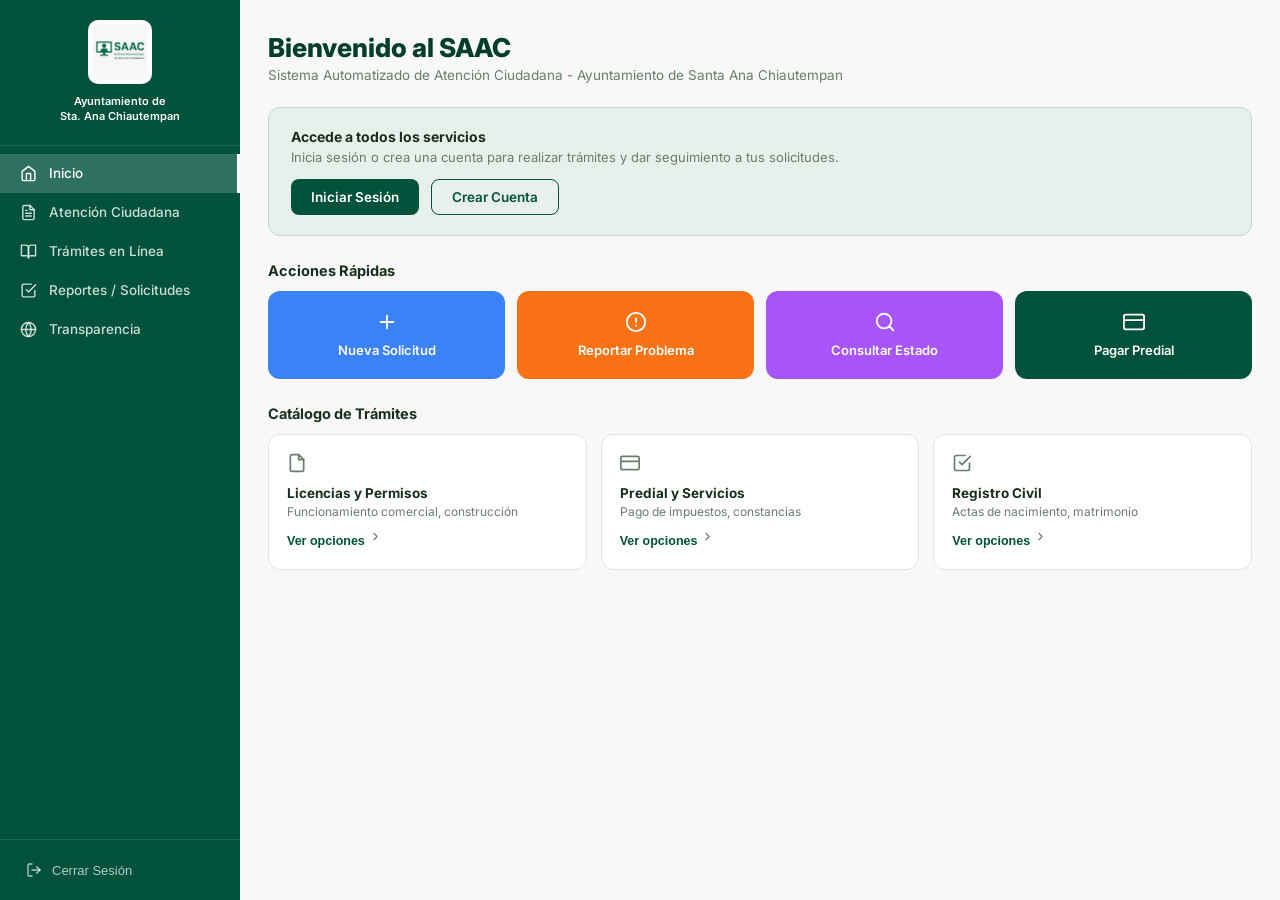
==== commit d1f5d7ca: "Update index.html" ====
--- a/index.html
+++ b/index.html
@@ -13,7 +13,7 @@
 
   <aside class="sidebar" id="sidebar">
     <div class="sidebar-logo">
-      <img src="https://media.base44.com/images/public/user_69dff63a222f3c790309617a/896f03a8c_image.png" alt="SAAC" />
+      <img src="logo.jpeg" alt="SAAC" />
       <span>Ayuntamiento de<br>Sta. Ana Chiautempan</span>
     </div>
     <nav>
